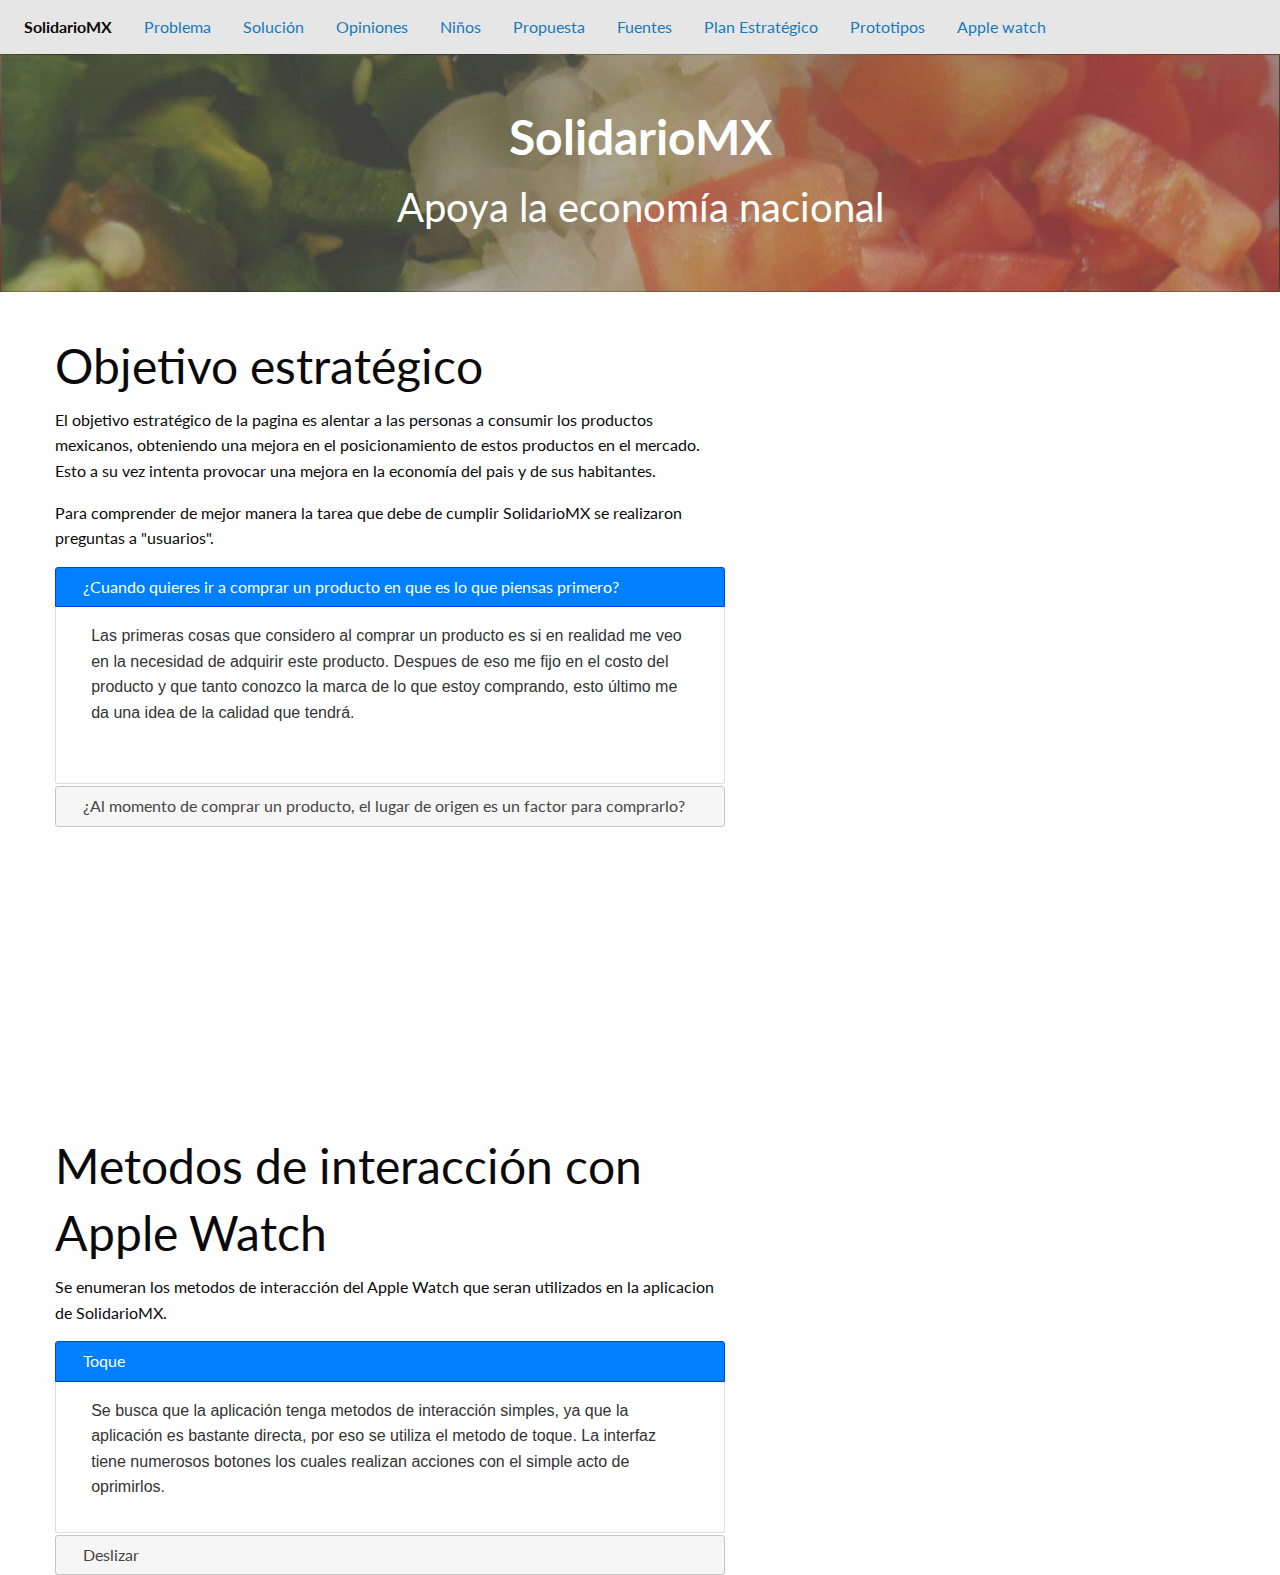
==== applewatch.html @ 605c3645 "Segundo parcial" ====
<!doctype html>
<html class="no-js" lang="es" dir="ltr">
<head>
  <meta charset="utf-8">
  <meta http-equiv="Content-Type" content="text/html; charset=UTF-8" />
  <meta http-equiv="x-ua-compatible" content="ie=edge">
  <meta name="viewport" content="width=device-width, initial-scale=1.0">
  <title>SolidarioMX</title>

  <link href="css/jquery-ui.css" rel="stylesheet">
  <link href="https://code.getmdl.io/1.3.0/material.blue-indigo.min.css" rel="stylesheet"/>
  <link href="https://fonts.googleapis.com/css?family=Lato" rel="stylesheet">
  <link rel="stylesheet" href="css/foundation.css">
  <link rel="stylesheet" href="css/app.css">

</head>
<body>

  <!-- Start Top Bar -->
  <div class="top-bar">
    <div class="top-bar-left">
      <ul class="menu">
        <li class="menu-text">SolidarioMX</li>
        <li><a href="index.html">Problema</a></li>
        <li><a href="solution.html">Solución</a></li>
        <li><a href="personas.html">Opiniones</a></li>
        <li><a href="kids.html">Niños</a></li>
        <li><a href="propuesta.html">Propuesta</a></li>
        <li><a href="fuentes.html">Fuentes</a></li>
        <li><a href="estrategia.html">Plan Estratégico</a></li>
        <li><a href="prototipos.html">Prototipos</a></li>
        <li><a href="applewatch.html">Apple watch</a></li>

      </ul>
    </div>
  </div>
  <!-- End Top Bar -->

  <div id="page-head-img" class="callout large">
    <div class="row column text-center">
      <h1><b>SolidarioMX</b></h1>
      <h2>Apoya la economía nacional</h2>
    </div>
  </div>

  <br>

  <div class="row">
    <div class="large-7 columns">
      <div class="mdl-cell mdl-cell--12-col mdl-card mdl-shadow--4dp page-content">
        <div class="mdl-card__title">
          <h1 class="mdl-card__title-text">Objetivo estratégico</h1>
        </div>
        <div class="mdl-grid site-copy">
          <div class="mdl-cell mdl-cell--12-col">
            <div class="mdl-cell mdl-cell--12-col mdl-card__supporting-text no-padding ">

              <p>El objetivo estratégico de la pagina es alentar a las personas a consumir los productos mexicanos, obteniendo una mejora en el posicionamiento de estos productos en el mercado. Esto a su vez intenta provocar una mejora en la economía del pais y de sus habitantes.</p>
              <p>Para comprender de mejor manera la tarea que debe de cumplir SolidarioMX se realizaron preguntas a "usuarios".</p>

              <div id="accordion">
                <h3>¿Cuando quieres ir a comprar un producto en que es lo que piensas primero?</h3>
                <div><p>Las primeras cosas que considero al comprar un producto es si en realidad me veo en la necesidad de adquirir este producto. Despues de eso me fijo en el costo del producto y que tanto conozco la marca de lo que estoy comprando, esto último me da una idea de la calidad que tendrá</i>.</p></div>

                <h3>¿Al momento de comprar un producto, el lugar de origen es un factor para comprarlo?</h3>
                <div><p>La verdad es que no es uno de los principales factores que considero. Lo que considero muchas veces es la marca del producto y que tan familiarizado me siento con eso, así que en parte se podría considerar que sí me importa el origen del producto, porque las marcas con las que mas siento comodidad son en su mayoria mexicanas, tal vez por la frecuencia con las que las he visto a lo largo de mi vida.</i>.</p></div>



              </div>
            </div>
          </div>
        </div>
      </div>
    </div>

    <div class="large-3 columns">
      <div class="protoio-embed-prototype" data-code="PS8U3R" data-show-sidebuttons="0" style="width: 100%; height: 800px;"></div>
      <script async src="https://static.proto.io/api/widget-embed.js"></script>
    </div>
  </div>
</div>

  <div class="row">
    <div class="large-7 columns">
      <div class="mdl-cell mdl-cell--12-col mdl-card mdl-shadow--4dp page-content">
        <div class="mdl-card__title">
          <h1 class="mdl-card__title-text">Metodos de interacción con Apple Watch</h1>
        </div>
        <div class="mdl-grid site-copy">
          <div class="mdl-cell mdl-cell--12-col">
            <div class="mdl-cell mdl-cell--12-col mdl-card__supporting-text no-padding ">
              <p>Se enumeran los metodos de interacción del Apple Watch que seran utilizados en la aplicacion de SolidarioMX.</p>
              <div id="accordion2">
                <h3>Toque</h3>
                <div>
                  <p>Se busca que la aplicación tenga metodos de interacción simples, ya que la aplicación es bastante directa, por eso se utiliza el metodo de toque. La interfaz tiene numerosos botones los cuales realizan acciones con el simple acto de oprimirlos.</p>
                </div>

                <h3>Deslizar</h3>
                <div>
                  <p>Se usa este metodo para que el usuario sienta una mayor facilidad para moverse en la pantalla, sin depender solamente de los botones, ademas de que existe la posibilidad de que el usuario simplemente quiera explorar la aplicación de una manera fluida y esta interacción es perfecta para lograr este fin.</p>

                </div>


              </div>
            </div>
          </div>
        </div>
      </div>
    </div>
  </div>






<script src="js/vendor/jquery.js"></script>
<script src="js/vendor/jquery-ui.js"></script>
<script>
$( "#accordion" ).accordion();
$( "#accordion2" ).accordion();
</script>

</body>
</html>
---- css/app.css ----
body, h1, h2, h3, h4 {
  font-family: 'Lato', sans-serif;
}

#page-head-img {
  background-image: url("../img/fit.jpg");
  background-size: cover;
  color: #ffffff;
}
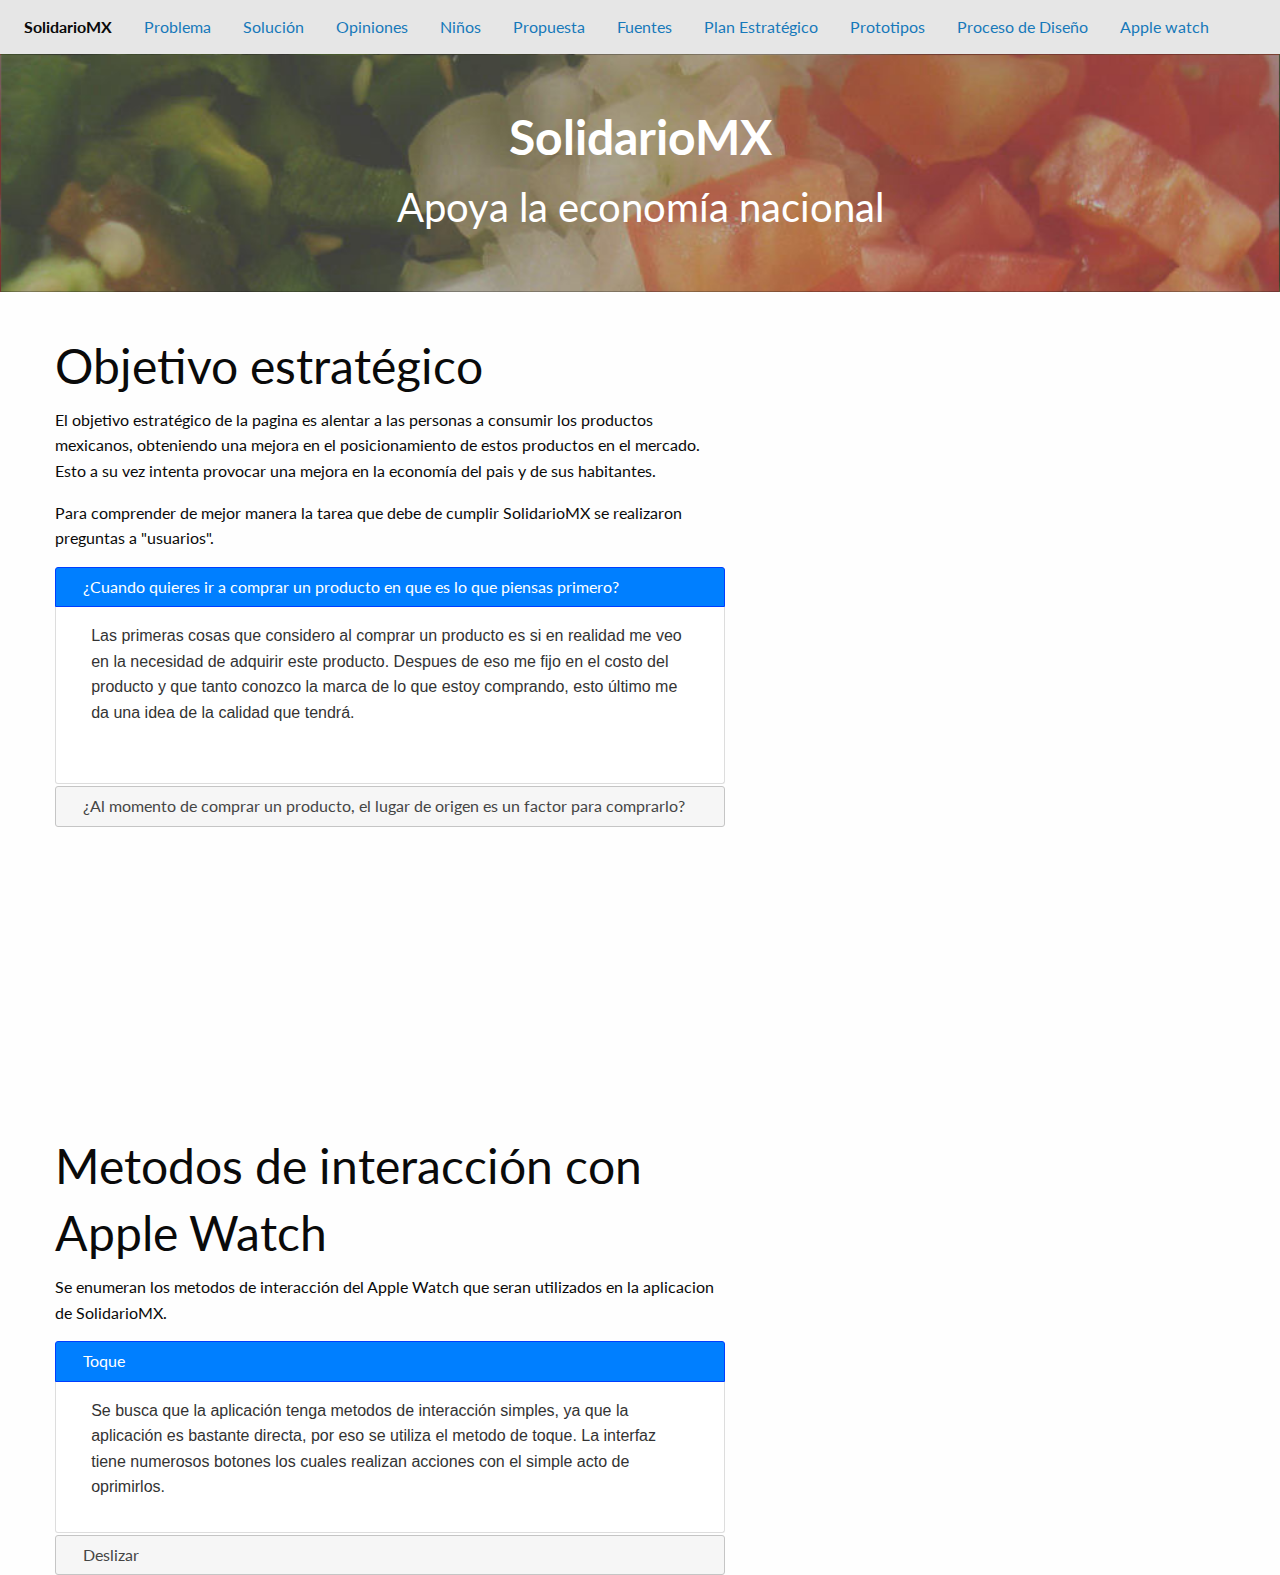
==== commit 7f4f66d3: "barra" ====
--- a/applewatch.html
+++ b/applewatch.html
@@ -29,6 +29,7 @@
         <li><a href="fuentes.html">Fuentes</a></li>
         <li><a href="estrategia.html">Plan Estratégico</a></li>
         <li><a href="prototipos.html">Prototipos</a></li>
+         <li><a href="design_process.html">Proceso de Diseño</a></li>
         <li><a href="applewatch.html">Apple watch</a></li>
 
       </ul>
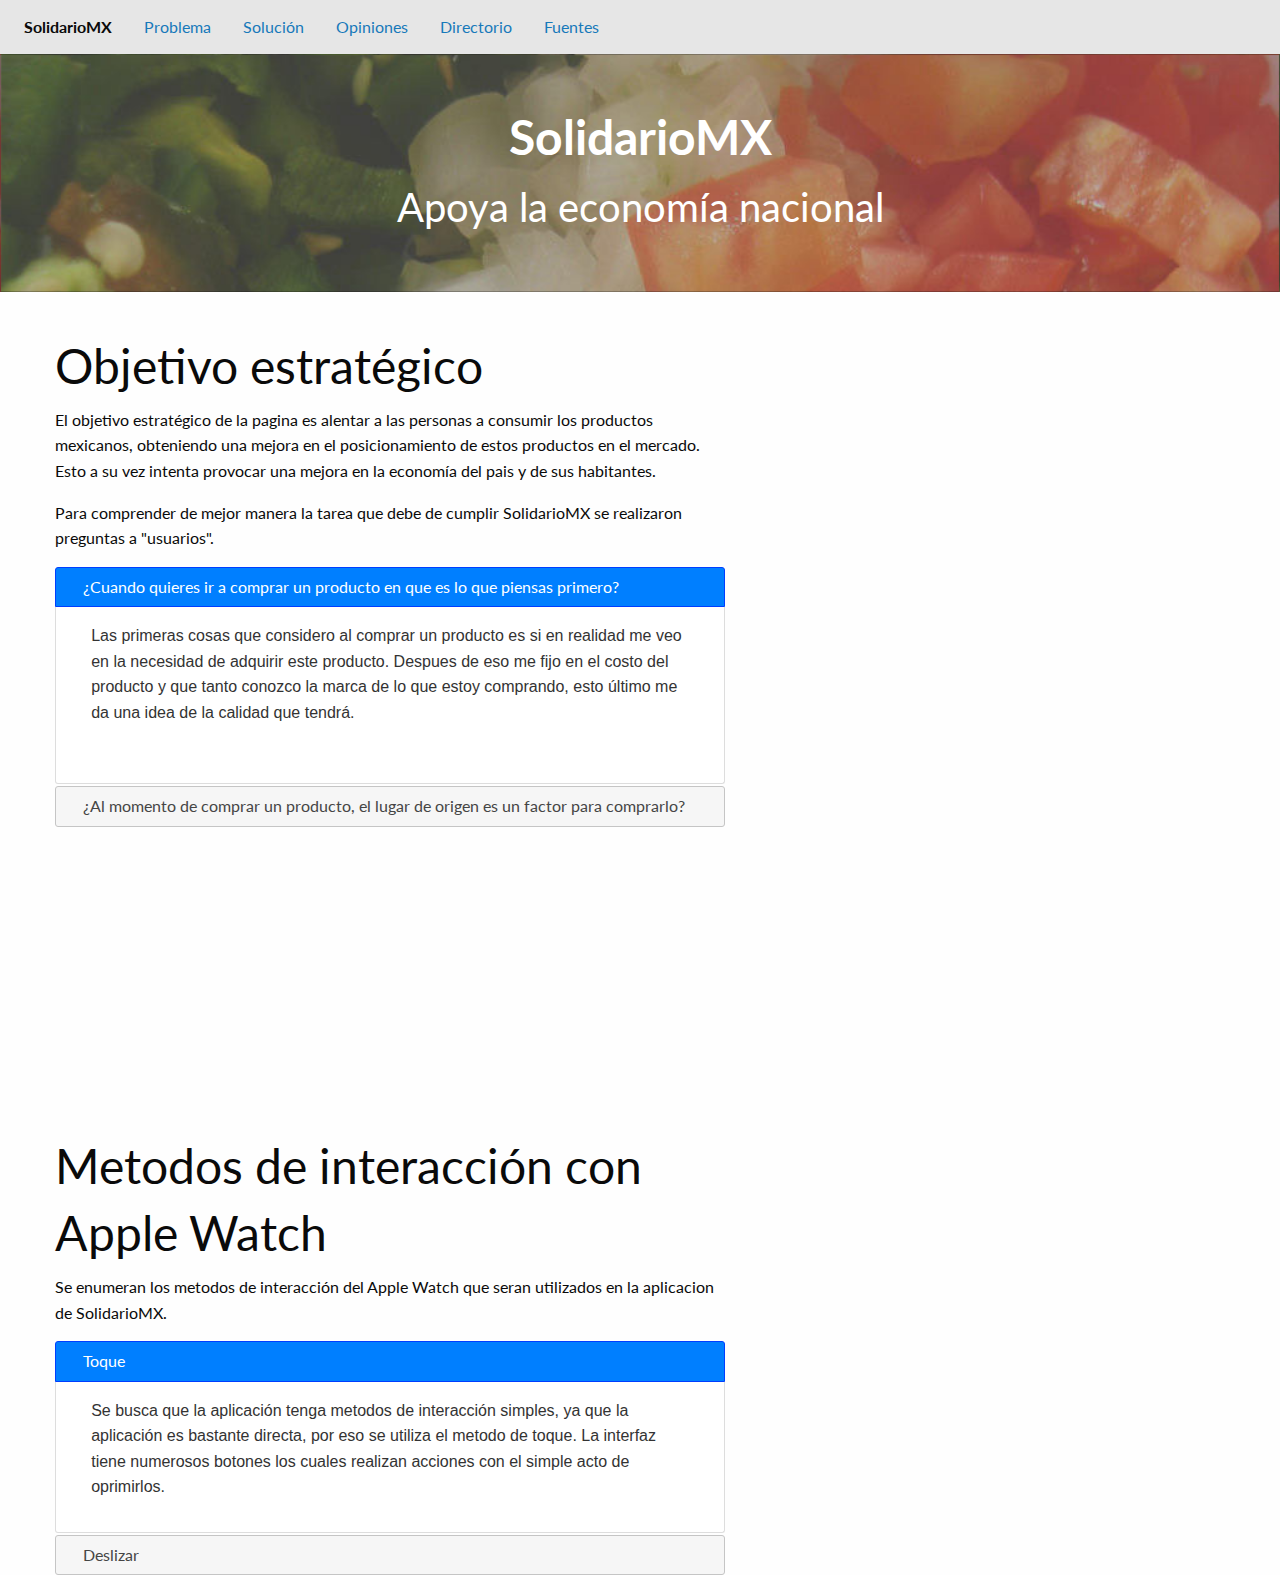
==== commit ad3510fc: "Temporal simplification for focus group testing" ====
--- a/applewatch.html
+++ b/applewatch.html
@@ -24,13 +24,14 @@
         <li><a href="index.html">Problema</a></li>
         <li><a href="solution.html">Solución</a></li>
         <li><a href="personas.html">Opiniones</a></li>
-        <li><a href="kids.html">Niños</a></li>
+        <li><a href="prototipo.html">Directorio</a></li>
+        <li><a href="fuentes.html">Fuentes</a></li>
+        <!-- <li><a href="kids.html">Niños</a></li>
         <li><a href="propuesta.html">Propuesta</a></li>
-        <li><a href="fuentes.html">Fuentes</a></li>
         <li><a href="estrategia.html">Plan Estratégico</a></li>
         <li><a href="prototipos.html">Prototipos</a></li>
-         <li><a href="design_process.html">Proceso de Diseño</a></li>
-        <li><a href="applewatch.html">Apple watch</a></li>
+        <li><a href="design_process.html">Proceso de Diseño</a></li> -->
+        <!-- <li><a href="applewatch.html">Apple watch</a></li> -->
 
       </ul>
     </div>
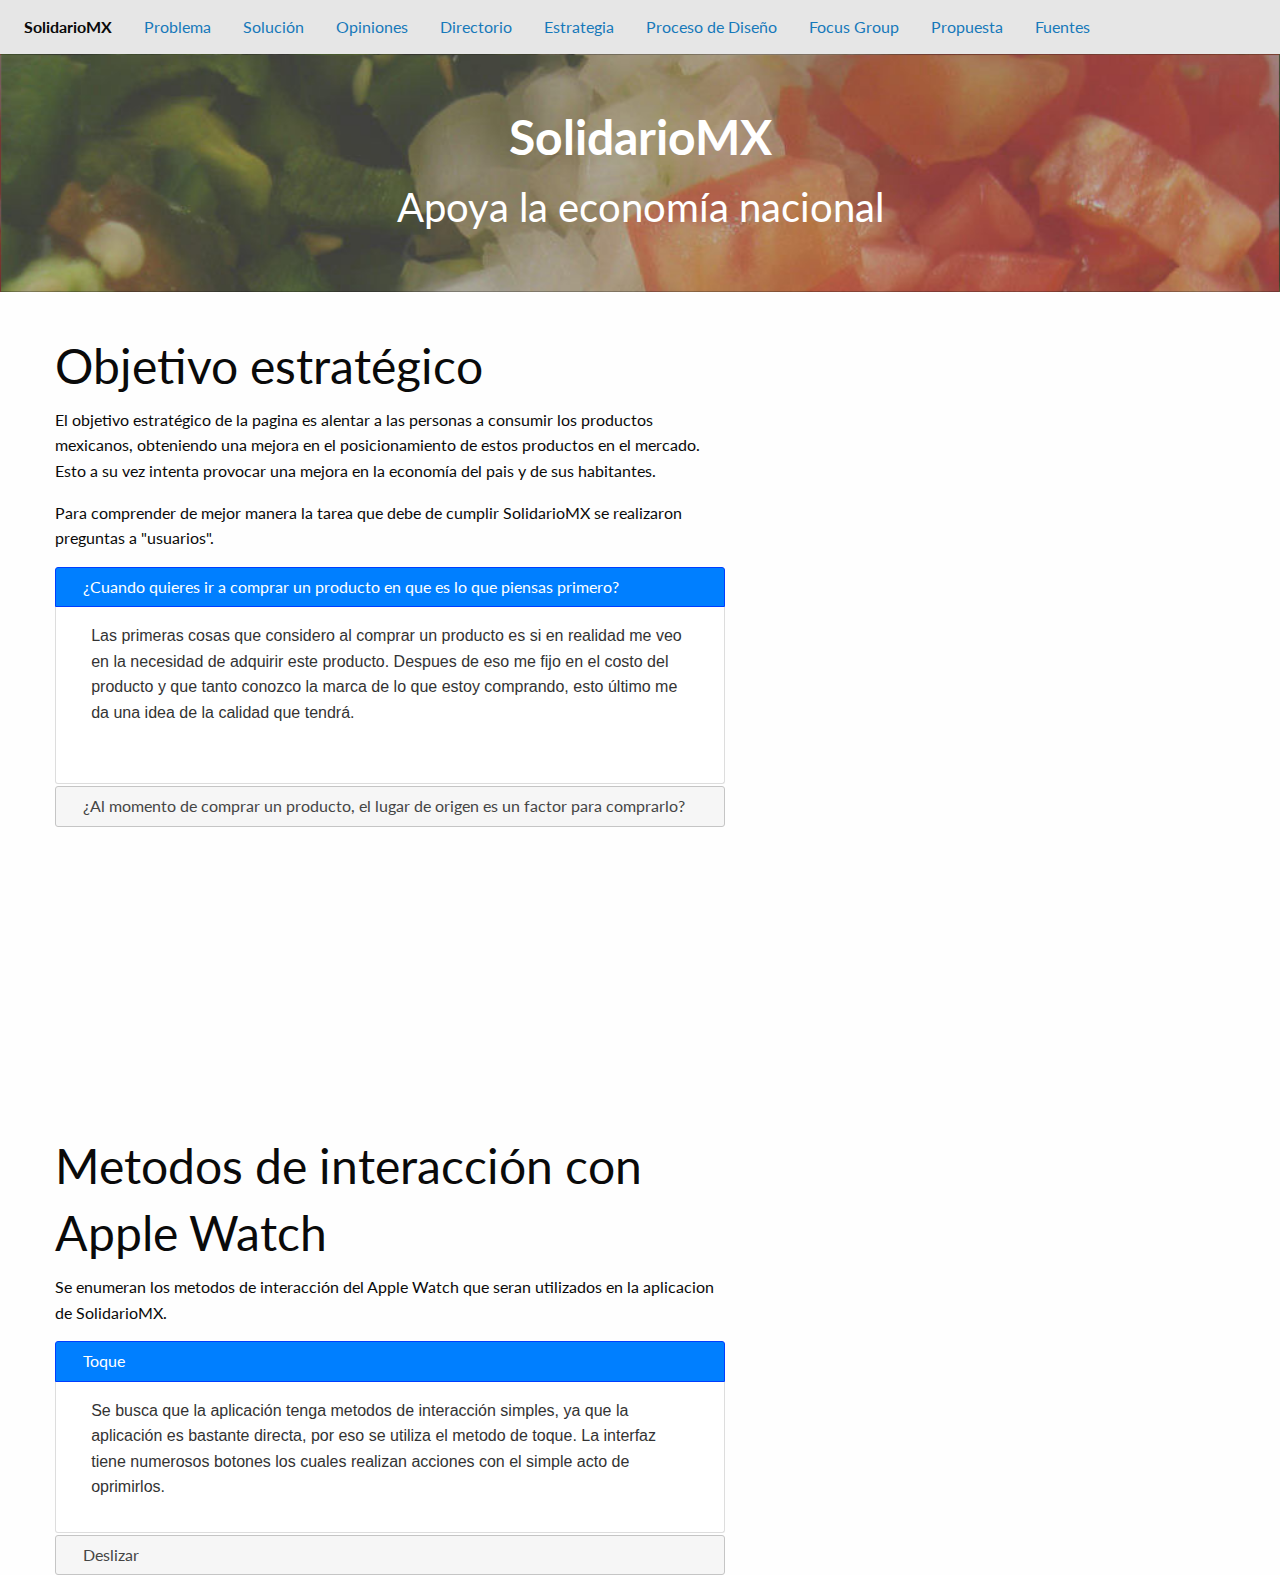
==== commit 86aaec6d: "Updated navigation and reports" ====
--- a/applewatch.html
+++ b/applewatch.html
@@ -25,13 +25,14 @@
         <li><a href="solution.html">Solución</a></li>
         <li><a href="personas.html">Opiniones</a></li>
         <li><a href="prototipo.html">Directorio</a></li>
+        <li><a href="estrategia.html">Estrategia</a></li>
+        <li><a href="design_process.html">Proceso de Diseño</a></li>
+        <li><a href="focusgroup.html">Focus Group</a></li>
+        <li><a href="propuesta.html">Propuesta</a></li>
         <li><a href="fuentes.html">Fuentes</a></li>
         <!-- <li><a href="kids.html">Niños</a></li>
-        <li><a href="propuesta.html">Propuesta</a></li>
-        <li><a href="estrategia.html">Plan Estratégico</a></li>
         <li><a href="prototipos.html">Prototipos</a></li>
-        <li><a href="design_process.html">Proceso de Diseño</a></li> -->
-        <!-- <li><a href="applewatch.html">Apple watch</a></li> -->
+        <li><a href="applewatch.html">Apple watch</a></li> -->
 
       </ul>
     </div>
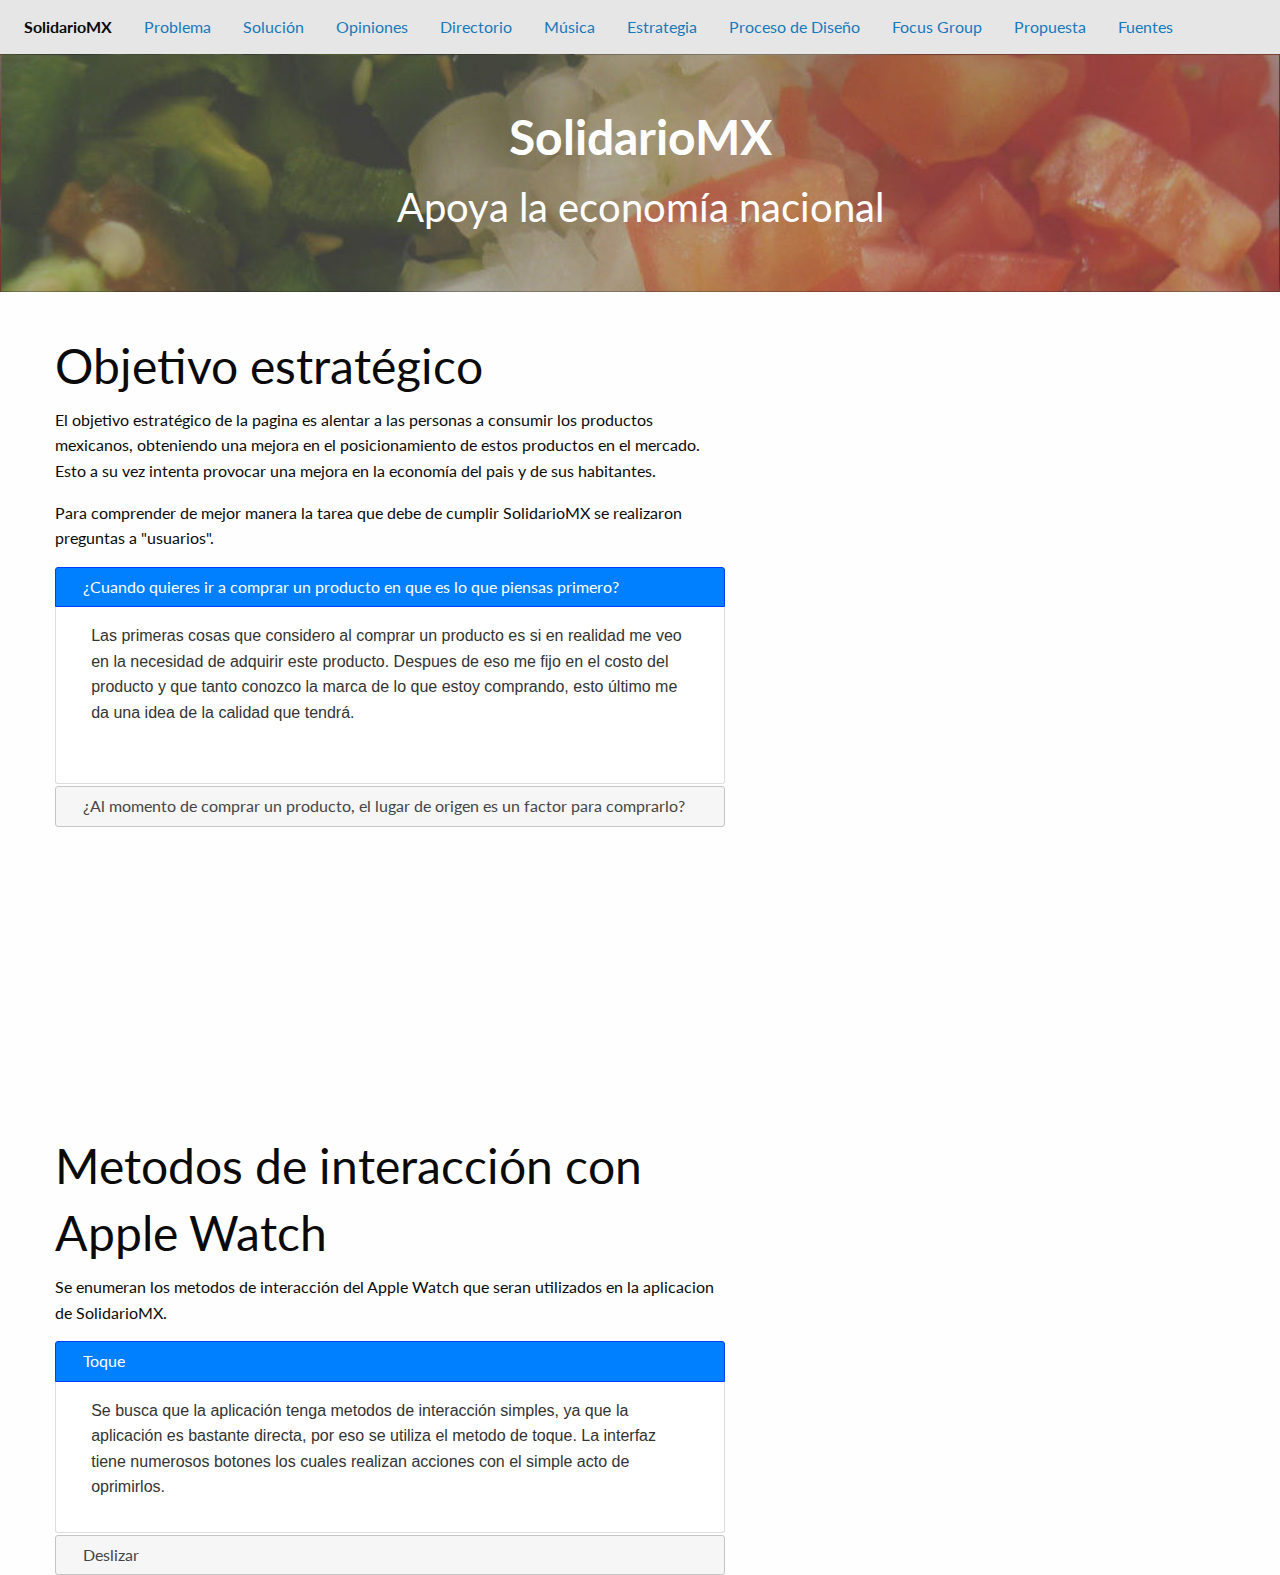
==== commit 246dd179: "Finished database" ====
--- a/applewatch.html
+++ b/applewatch.html
@@ -25,6 +25,7 @@
         <li><a href="solution.html">Solución</a></li>
         <li><a href="personas.html">Opiniones</a></li>
         <li><a href="prototipo.html">Directorio</a></li>
+        <li><a href="musica.html">Música</a></li>
         <li><a href="estrategia.html">Estrategia</a></li>
         <li><a href="design_process.html">Proceso de Diseño</a></li>
         <li><a href="focusgroup.html">Focus Group</a></li>
